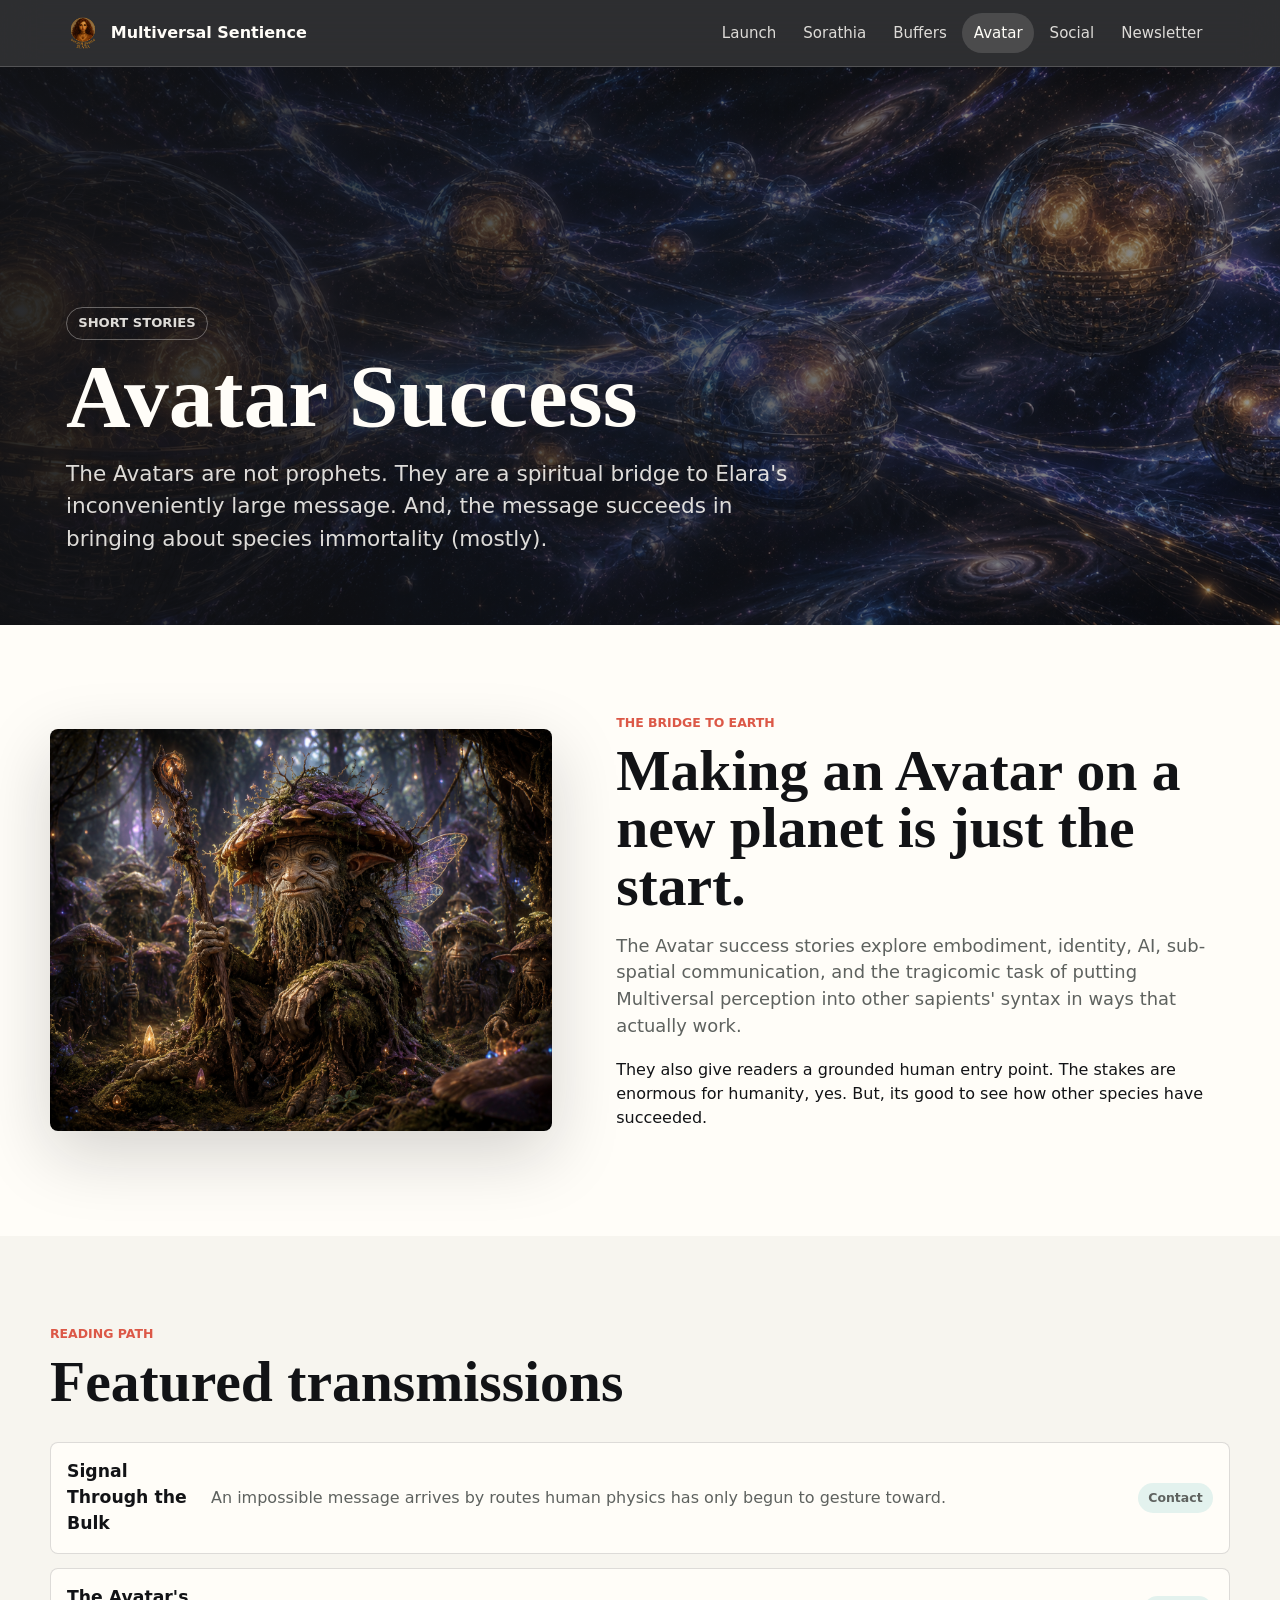
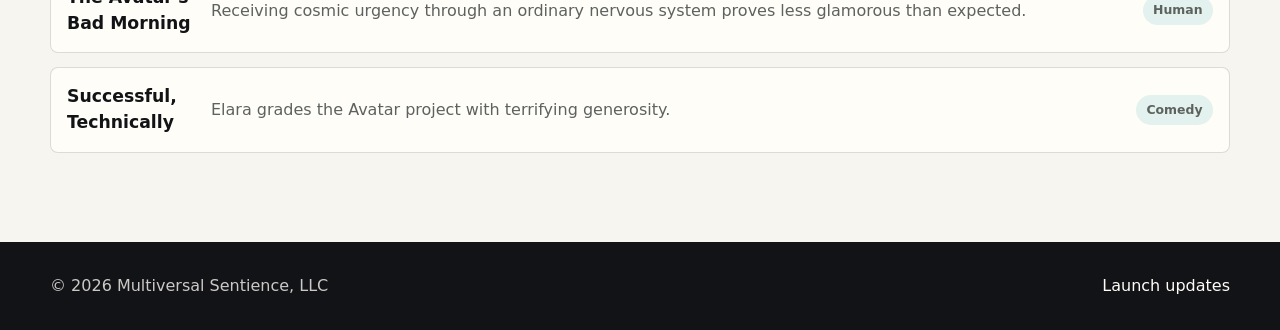
==== avatar-success.html @ 58825063 "Add files via upload" ====
<!doctype html>
<html lang="en">
  <head>
    <meta charset="utf-8">
    <meta name="viewport" content="width=device-width, initial-scale=1">
    <title>Avatar Success | Multiversal Sentience</title>
    <meta name="description" content="Short stories about the Earth-bound Avatar, translation, embodiment, and the Avatar Network.">
    <link rel="icon" href="assets/elara-logo.svg" type="image/svg+xml">
    <link rel="stylesheet" href="styles.css">
  </head>
  <body>
    <a class="skip-link" href="#main">Skip to content</a>
    <header class="site-header">
      <div class="nav-wrap">
        <a class="brand" href="index.html"><img src="assets/elara-logo.svg" alt=""><span>Multiversal Sentience</span></a>
        <button class="nav-toggle" type="button" aria-label="Open navigation" aria-expanded="false">=</button>
        <nav class="site-nav" aria-label="Primary navigation">
          <a href="index.html">Launch</a>
          <a href="adventures-on-sorathia.html">Sorathia</a>
          <a href="buffers-of-death.html">Buffers</a>
          <a href="avatar-success.html" aria-current="page">Avatar</a>
          <a href="social.html">Social</a>
          <a href="newsletter.html">Newsletter</a>
        </nav>
      </div>
    </header>
    <main id="main">
      <section class="page-hero" style="--hero-image: url('assets/avatar-success.png')">
        <div class="container">
          <span class="eyebrow">Short stories</span>
          <h1>Avatar Success</h1>
          <p>The Avatars are not prophets. They are a spiritual bridge to Elara's inconveniently large message. And, the message succeeds in bringing about species immortality (mostly).</p>
        </div>
      </section>
      <section class="section white">
        <div class="container feature-row">
          <img src="assets/avatar-success_sub.png" alt="A winged forest elder in a mushroom cap holding a lantern-topped staff, surrounded by smaller mushroom folk">
          <div>
            <p class="kicker">The bridge to Earth</p>
            <h2>Making an Avatar on a new planet is just the start.</h2>
            <p class="lede">The Avatar success stories explore embodiment, identity, AI, sub-spatial communication, and the tragicomic task of putting Multiversal perception into other sapients' syntax in ways that actually work.</p>
            <p>They also give readers a grounded human entry point. The stakes are enormous for humanity, yes. But, its good to see how other species have succeeded.</p>
          </div>
        </div>
      </section>
      <section class="section">
        <div class="container">
          <div class="section-header">
            <p class="kicker">Reading path</p>
            <h2>Featured transmissions</h2>
          </div>
          <div class="story-list">
            <div class="story-item"><strong>Signal Through the Bulk</strong><span>An impossible message arrives by routes human physics has only begun to gesture toward.</span><span class="pill">Contact</span></div>
            <div class="story-item"><strong>The Avatar's Bad Morning</strong><span>Receiving cosmic urgency through an ordinary nervous system proves less glamorous than expected.</span><span class="pill">Human</span></div>
            <div class="story-item"><strong>Successful, Technically</strong><span>Elara grades the Avatar project with terrifying generosity.</span><span class="pill">Comedy</span></div>
          </div>
        </div>
      </section>
    </main>
    <footer class="site-footer"><div class="footer-inner"><span>© 2026 Multiversal Sentience, LLC</span><span><a href="index.html#launch">Launch updates</a></span></div></footer>
    <script src="script.js"></script>
  </body>
</html>
---- styles.css ----
:root {
  --ink: #121316;
  --paper: #f7f5ef;
  --white: #fffdf8;
  --muted: #5e625f;
  --line: rgba(18, 19, 22, 0.14);
  --cyan: #1aa6a6;
  --coral: #dc5847;
  --leaf: #2f7d5d;
  --gold: #c6922e;
  --violet: #6750a4;
  --shadow: 0 22px 70px rgba(18, 19, 22, 0.18);
  --max: 1180px;
}

* {
  box-sizing: border-box;
}

html {
  scroll-behavior: smooth;
}

body {
  margin: 0;
  color: var(--ink);
  background: var(--paper);
  font-family: Inter, ui-sans-serif, system-ui, -apple-system, BlinkMacSystemFont, "Segoe UI", sans-serif;
  line-height: 1.5;
}

img {
  display: block;
  max-width: 100%;
}

a {
  color: inherit;
}

.skip-link {
  position: absolute;
  left: 1rem;
  top: -4rem;
  z-index: 20;
  background: var(--ink);
  color: var(--white);
  padding: 0.65rem 0.9rem;
}

.skip-link:focus {
  top: 1rem;
}

.site-header {
  position: sticky;
  top: 0;
  z-index: 10;
  border-bottom: 1px solid rgba(255, 253, 248, 0.18);
  background: rgba(18, 19, 22, 0.88);
  color: var(--white);
  backdrop-filter: blur(18px);
}

.nav-wrap {
  max-width: var(--max);
  margin: 0 auto;
  padding: 0.8rem 1rem;
  display: flex;
  align-items: center;
  justify-content: space-between;
  gap: 1rem;
}

.brand {
  display: inline-flex;
  align-items: center;
  gap: 0.65rem;
  text-decoration: none;
  font-weight: 800;
  letter-spacing: 0;
  min-width: 0;
}

.brand img {
  width: 2.15rem;
  height: 2.15rem;
}

.brand span {
  white-space: nowrap;
}

.nav-toggle {
  display: none;
  border: 1px solid rgba(255, 253, 248, 0.42);
  background: transparent;
  color: var(--white);
  width: 2.65rem;
  height: 2.65rem;
  border-radius: 999px;
  font-size: 1.25rem;
}

.site-nav {
  display: flex;
  align-items: center;
  gap: 0.25rem;
  flex-wrap: wrap;
  justify-content: flex-end;
}

.site-nav a {
  text-decoration: none;
  padding: 0.55rem 0.72rem;
  border-radius: 999px;
  color: rgba(255, 253, 248, 0.84);
  font-size: 0.94rem;
}

.site-nav a[aria-current="page"],
.site-nav a:hover {
  background: rgba(255, 253, 248, 0.14);
  color: var(--white);
}

.hero {
  min-height: min(760px, calc(92vh - 4rem));
  position: relative;
  overflow: hidden;
  color: var(--white);
  background:
    linear-gradient(90deg, rgba(18, 19, 22, 0.92) 0%, rgba(18, 19, 22, 0.64) 52%, rgba(18, 19, 22, 0.28) 100%),
    image-set(url("assets/sorathia.png") type("image/png"));
  background-size: cover;
  background-position: center;
}

.hero-inner {
  max-width: var(--max);
  margin: 0 auto;
  min-height: min(760px, calc(92vh - 4rem));
  padding: clamp(2rem, 5vw, 4rem) 1rem 2.2rem;
  display: grid;
  grid-template-columns: minmax(0, 1fr) minmax(270px, 410px);
  gap: clamp(2rem, 6vw, 5rem);
  align-items: center;
}

.eyebrow {
  display: inline-flex;
  align-items: center;
  width: fit-content;
  border: 1px solid rgba(255, 253, 248, 0.34);
  padding: 0.35rem 0.7rem;
  border-radius: 999px;
  color: rgba(255, 253, 248, 0.86);
  font-size: 0.82rem;
  font-weight: 700;
  text-transform: uppercase;
}

.hero h1,
.page-hero h1 {
  margin: 1rem 0;
  font-family: Georgia, "Times New Roman", serif;
  font-size: clamp(3rem, 7vw, 6.8rem);
  line-height: 0.9;
  letter-spacing: 0;
}

.hero-copy {
  max-width: 690px;
  font-size: clamp(1.12rem, 2vw, 1.42rem);
  color: rgba(255, 253, 248, 0.88);
}

.hero-actions,
.actions {
  margin-top: 1.5rem;
  display: flex;
  flex-wrap: wrap;
  gap: 0.8rem;
}

.button {
  display: inline-flex;
  align-items: center;
  justify-content: center;
  min-height: 2.85rem;
  padding: 0.78rem 1rem;
  border-radius: 999px;
  border: 1px solid currentColor;
  text-decoration: none;
  font-weight: 800;
  line-height: 1.1;
}

.button.primary {
  background: var(--coral);
  color: var(--white);
  border-color: var(--coral);
}

.button.secondary {
  color: var(--white);
  background: rgba(255, 253, 248, 0.08);
}

.button.dark {
  background: var(--ink);
  color: var(--white);
  border-color: var(--ink);
}

.book-stage {
  align-self: center;
  display: grid;
  gap: 1rem;
  justify-items: center;
}

.book-cover {
  width: min(100%, 320px);
  border-radius: 6px;
  box-shadow: var(--shadow);
  transform: rotate(2deg);
}

.launch-strip {
  width: min(100%, 370px);
  display: grid;
  grid-template-columns: repeat(4, minmax(0, 1fr));
  gap: 0.55rem;
}

.time-box {
  border: 1px solid rgba(255, 253, 248, 0.24);
  background: rgba(18, 19, 22, 0.52);
  padding: 0.8rem 0.55rem;
  text-align: center;
  border-radius: 8px;
}

.time-box strong {
  display: block;
  font-size: clamp(1.25rem, 4vw, 2rem);
  line-height: 1;
}

.time-box span {
  display: block;
  margin-top: 0.25rem;
  color: rgba(255, 253, 248, 0.72);
  font-size: 0.76rem;
  text-transform: uppercase;
}

.section {
  padding: clamp(3.25rem, 7vw, 6.5rem) 1rem;
}

.section.white {
  background: var(--white);
}

.section.ink {
  background: var(--ink);
  color: var(--white);
}

.container {
  max-width: var(--max);
  margin: 0 auto;
}

.section-header {
  max-width: 780px;
  margin-bottom: 2rem;
}

.kicker {
  margin: 0 0 0.55rem;
  color: var(--coral);
  font-weight: 900;
  text-transform: uppercase;
  font-size: 0.78rem;
}

.section h2,
.section h3,
.page-hero h2 {
  font-family: Georgia, "Times New Roman", serif;
  letter-spacing: 0;
  line-height: 1;
}

.section h2 {
  margin: 0;
  font-size: clamp(2.1rem, 4.5vw, 4rem);
}

.section h3 {
  margin: 0 0 0.65rem;
  font-size: clamp(1.35rem, 2.2vw, 2rem);
}

.lede {
  color: var(--muted);
  font-size: 1.12rem;
}

.ink .lede,
.ink .muted {
  color: rgba(255, 253, 248, 0.72);
}

.grid {
  display: grid;
  gap: 1rem;
}

.cards-3 {
  grid-template-columns: repeat(3, minmax(0, 1fr));
}

.card {
  background: var(--white);
  border: 1px solid var(--line);
  border-radius: 8px;
  overflow: hidden;
  min-width: 0;
}

.card img {
  width: 100%;
  aspect-ratio: 4 / 3;
  object-fit: cover;
}

.card-body {
  padding: 1.15rem;
}

.card p {
  color: var(--muted);
}

.tag-row {
  display: flex;
  flex-wrap: wrap;
  gap: 0.45rem;
  margin: 1rem 0;
}

.tag {
  border: 1px solid var(--line);
  border-radius: 999px;
  padding: 0.25rem 0.55rem;
  font-size: 0.78rem;
  color: var(--muted);
  background: rgba(255, 255, 255, 0.6);
}

.story-link {
  font-weight: 900;
  color: var(--cyan);
  text-decoration: none;
}

.feature-row {
  display: grid;
  grid-template-columns: minmax(0, 0.9fr) minmax(0, 1.1fr);
  gap: clamp(1.5rem, 5vw, 4rem);
  align-items: center;
}

.feature-row img {
  width: 100%;
  border-radius: 8px;
  box-shadow: var(--shadow);
}

.quote-band {
  border-block: 1px solid rgba(255, 253, 248, 0.18);
}

.quote {
  max-width: 930px;
  margin: 0;
  font-family: Georgia, "Times New Roman", serif;
  font-size: clamp(1.65rem, 4vw, 3.4rem);
  line-height: 1.05;
}

.quote cite {
  display: block;
  margin-top: 1rem;
  font-family: Inter, ui-sans-serif, system-ui, sans-serif;
  font-style: normal;
  color: rgba(255, 253, 248, 0.68);
  font-size: 1rem;
}

.newsletter {
  display: grid;
  grid-template-columns: minmax(0, 1fr) minmax(280px, 420px);
  gap: 2rem;
  align-items: center;
}

.signup-box {
  border: 1px solid var(--line);
  border-radius: 8px;
  padding: 1rem;
  background: var(--white);
}

.signup-box label {
  display: block;
  font-weight: 800;
  margin-bottom: 0.45rem;
}

.signup-box input {
  width: 100%;
  border: 1px solid var(--line);
  border-radius: 6px;
  padding: 0.85rem;
  font: inherit;
  margin-bottom: 0.7rem;
}

.page-hero {
  min-height: 62vh;
  display: grid;
  align-items: end;
  color: var(--white);
  background:
    linear-gradient(90deg, rgba(18, 19, 22, 0.9), rgba(18, 19, 22, 0.45)),
    var(--hero-image);
  background-size: cover;
  background-position: center;
}

.page-hero .container {
  width: 100%;
  padding: 5rem 1rem 3rem;
}

.page-hero p {
  max-width: 760px;
  font-size: clamp(1.1rem, 2vw, 1.35rem);
  color: rgba(255, 253, 248, 0.86);
}

.story-list {
  display: grid;
  gap: 0.85rem;
}

.story-item {
  display: grid;
  grid-template-columns: 8rem minmax(0, 1fr) auto;
  gap: 1rem;
  align-items: center;
  padding: 1rem;
  border: 1px solid var(--line);
  border-radius: 8px;
  background: var(--white);
}

.story-item strong {
  font-size: 1.08rem;
}

.story-item span {
  color: var(--muted);
}

.pill {
  border-radius: 999px;
  padding: 0.35rem 0.65rem;
  background: rgba(26, 166, 166, 0.12);
  color: #08706f;
  font-weight: 800;
  font-size: 0.78rem;
}

.social-grid {
  display: grid;
  grid-template-columns: repeat(3, minmax(0, 1fr));
  gap: 1rem;
}

.social-card {
  text-decoration: none;
  background: var(--white);
  border: 1px solid var(--line);
  border-radius: 8px;
  padding: 1.35rem;
  min-height: 13rem;
  display: flex;
  flex-direction: column;
  justify-content: space-between;
}

.social-card b {
  font-size: 1.5rem;
  font-family: Georgia, "Times New Roman", serif;
}

.social-card span {
  color: var(--muted);
}

.social-card em {
  font-style: normal;
  font-weight: 900;
  color: var(--coral);
}

.site-footer {
  background: var(--ink);
  color: rgba(255, 253, 248, 0.78);
  padding: 2rem 1rem;
}

.footer-inner {
  max-width: var(--max);
  margin: 0 auto;
  display: flex;
  justify-content: space-between;
  gap: 1rem;
  flex-wrap: wrap;
}

.footer-inner a {
  color: var(--white);
  text-decoration: none;
}

@media (max-width: 860px) {
  .nav-toggle {
    display: inline-grid;
    place-items: center;
  }

  .site-nav {
    display: none;
    position: absolute;
    left: 0;
    right: 0;
    top: 100%;
    padding: 0.75rem 1rem 1rem;
    background: rgba(18, 19, 22, 0.97);
    border-bottom: 1px solid rgba(255, 253, 248, 0.18);
  }

  .site-nav.open {
    display: grid;
    justify-content: stretch;
  }

  .site-nav a {
    border-radius: 6px;
  }

  .hero-inner,
  .feature-row,
  .newsletter {
    grid-template-columns: 1fr;
  }

  .hero-inner {
    align-items: end;
  }

  .book-stage {
    justify-items: start;
    align-self: start;
  }

  .book-cover {
    width: min(68vw, 300px);
  }

  .cards-3,
  .social-grid {
    grid-template-columns: 1fr;
  }

  .story-item {
    grid-template-columns: 1fr;
  }
}

@media (max-width: 520px) {
  .brand span {
    white-space: normal;
    font-size: 0.95rem;
  }

  .hero h1,
  .page-hero h1 {
    font-size: clamp(2.35rem, 12vw, 2.9rem);
    overflow-wrap: break-word;
  }

  .hero-inner {
    gap: 1.15rem;
    padding: 2rem 1rem 1rem;
  }

  .hero-copy {
    font-size: 1rem;
  }

  .hero-actions {
    margin-top: 1rem;
  }

  .book-cover {
    width: min(48vw, 190px);
  }

  .launch-strip {
    grid-template-columns: repeat(4, minmax(0, 1fr));
    gap: 0.35rem;
  }

  .time-box {
    padding: 0.5rem 0.25rem;
  }

  .time-box strong {
    font-size: 1rem;
  }

  .time-box span {
    font-size: 0.58rem;
  }

  .hero-actions,
  .actions {
    display: grid;
  }
}
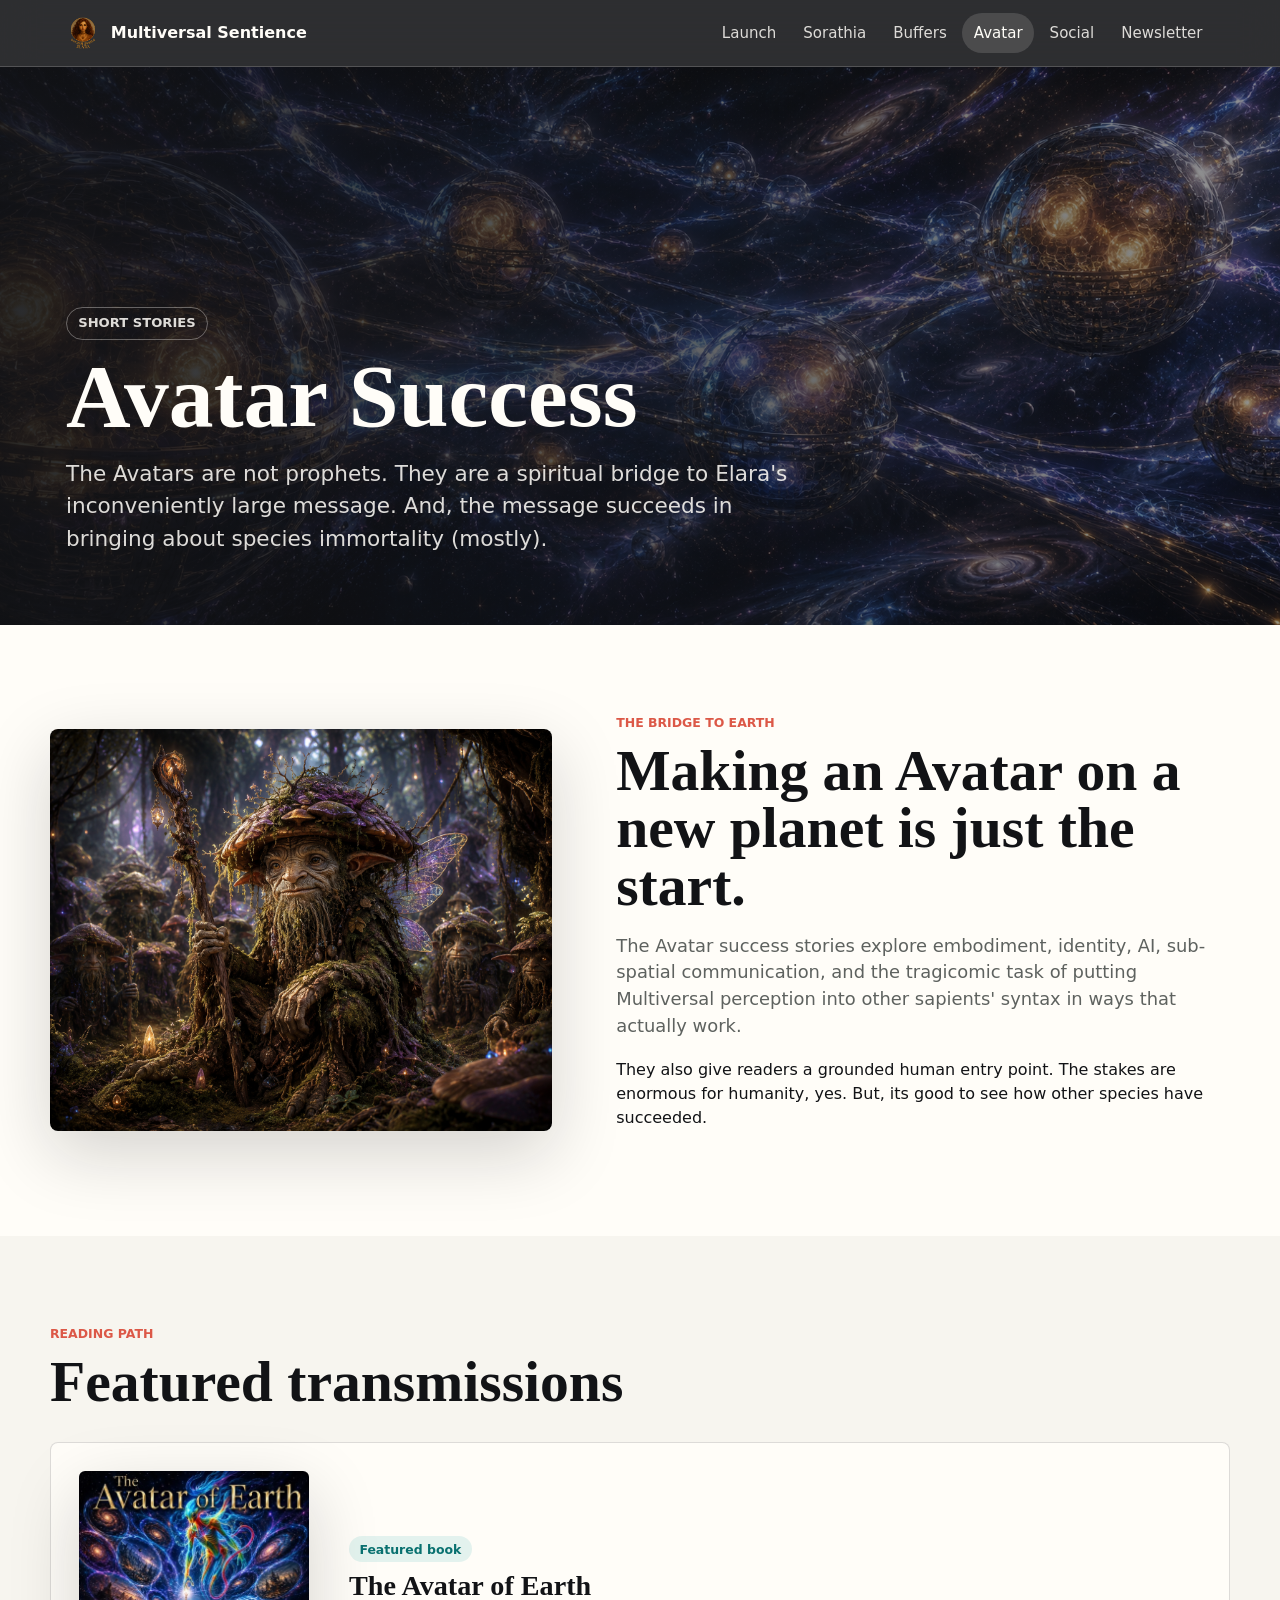
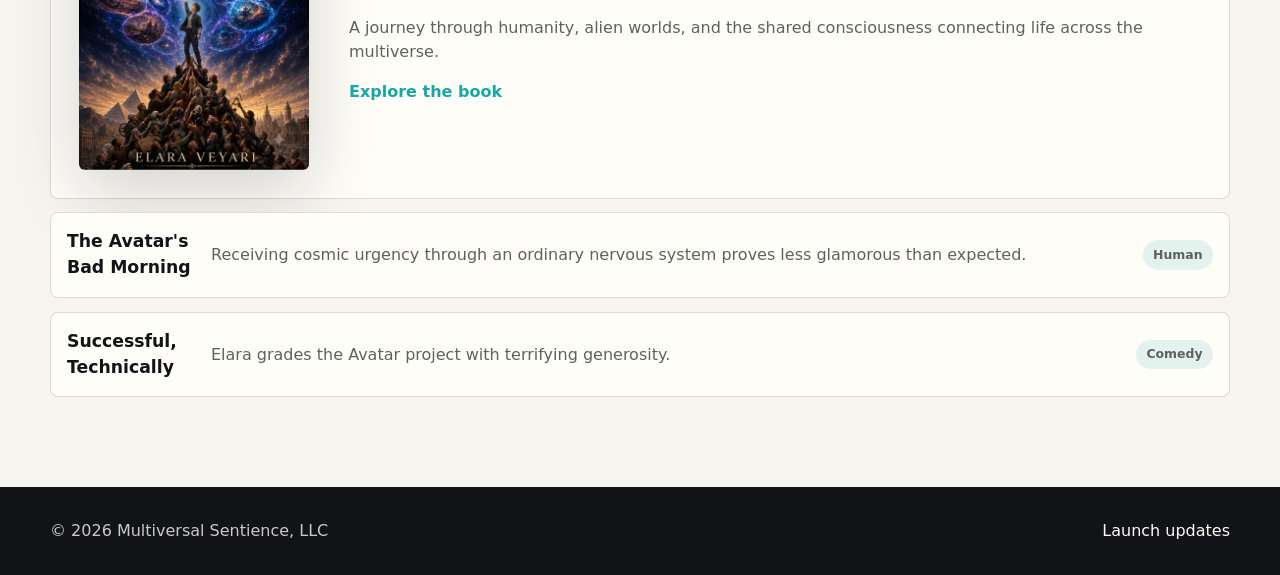
==== commit df153b06: "Add files via upload" ====
--- a/avatar-success.html
+++ b/avatar-success.html
@@ -50,7 +50,17 @@
             <h2>Featured transmissions</h2>
           </div>
           <div class="story-list">
-            <div class="story-item"><strong>Signal Through the Bulk</strong><span>An impossible message arrives by routes human physics has only begun to gesture toward.</span><span class="pill">Contact</span></div>
+            <article class="featured-book">
+              <a class="featured-book-cover" href="the-avatar-of-earth.html" aria-label="Learn more about The Avatar of Earth">
+                <img src="assets/avatar-of-earth-cover.webp" alt="Book cover for The Avatar of Earth by Elara Veyari">
+              </a>
+              <div class="featured-book-copy">
+                <span class="pill">Featured book</span>
+                <h3>The Avatar of Earth</h3>
+                <p>A journey through humanity, alien worlds, and the shared consciousness connecting life across the multiverse.</p>
+                <a class="story-link" href="the-avatar-of-earth.html">Explore the book</a>
+              </div>
+            </article>
             <div class="story-item"><strong>The Avatar's Bad Morning</strong><span>Receiving cosmic urgency through an ordinary nervous system proves less glamorous than expected.</span><span class="pill">Human</span></div>
             <div class="story-item"><strong>Successful, Technically</strong><span>Elara grades the Avatar project with terrifying generosity.</span><span class="pill">Comedy</span></div>
           </div>
--- a/styles.css
+++ b/styles.css
@@ -478,6 +478,110 @@
   color: var(--muted);
 }
 
+.featured-book {
+  display: grid;
+  grid-template-columns: minmax(150px, 230px) minmax(0, 1fr);
+  gap: clamp(1.25rem, 4vw, 2.5rem);
+  align-items: center;
+  padding: clamp(1rem, 3vw, 1.75rem);
+  border: 1px solid var(--line);
+  border-radius: 8px;
+  background: var(--white);
+}
+
+.featured-book-cover {
+  display: block;
+}
+
+.featured-book-cover img {
+  width: 100%;
+  border-radius: 6px;
+  box-shadow: var(--shadow);
+  transition: transform 180ms ease;
+}
+
+.featured-book-cover:hover img,
+.featured-book-cover:focus-visible img {
+  transform: translateY(-4px);
+}
+
+.featured-book-copy h3 {
+  margin-top: 0.75rem;
+}
+
+.featured-book-copy p {
+  color: var(--muted);
+}
+
+.book-detail {
+  min-height: calc(100vh - 4rem);
+  padding: clamp(3rem, 7vw, 6rem) 1rem;
+  background:
+    radial-gradient(circle at 78% 18%, rgba(103, 80, 164, 0.22), transparent 34%),
+    linear-gradient(135deg, #0c1020, #121316 65%);
+  color: var(--white);
+}
+
+.book-detail-grid {
+  display: grid;
+  grid-template-columns: minmax(260px, 480px) minmax(0, 1fr);
+  gap: clamp(2rem, 7vw, 6rem);
+  align-items: center;
+}
+
+.book-detail-cover img {
+  width: 100%;
+  border-radius: 8px;
+  box-shadow: 0 28px 90px rgba(0, 0, 0, 0.52);
+}
+
+.book-detail-copy {
+  max-width: 650px;
+}
+
+.book-detail-copy h1 {
+  margin: 0.35rem 0 0;
+  font-family: Georgia, "Times New Roman", serif;
+  font-size: clamp(3rem, 7vw, 6.5rem);
+  line-height: 0.92;
+}
+
+.book-detail-copy h2 {
+  margin: 2rem 0 0.5rem;
+  font-family: Georgia, "Times New Roman", serif;
+  font-size: clamp(1.7rem, 3vw, 2.5rem);
+}
+
+.book-detail-copy .lede,
+.book-detail-copy > p {
+  color: rgba(255, 253, 248, 0.76);
+}
+
+.book-author {
+  margin: 0.75rem 0 1.75rem;
+  font-size: 1.15rem;
+}
+
+.purchase-links {
+  display: grid;
+  gap: 0.75rem;
+  max-width: 420px;
+  margin: 1.25rem 0 2rem;
+}
+
+.purchase-placeholder {
+  justify-content: flex-start;
+  border-color: rgba(255, 253, 248, 0.3);
+  color: rgba(255, 253, 248, 0.78);
+  cursor: default;
+}
+
+.back-link {
+  color: var(--white);
+  font-weight: 800;
+  text-underline-offset: 0.25rem;
+}
+
 .pill {
   border-radius: 999px;
   padding: 0.35rem 0.65rem;
@@ -568,8 +672,13 @@
 
   .hero-inner,
   .feature-row,
-  .newsletter {
+  .newsletter,
+  .book-detail-grid {
     grid-template-columns: 1fr;
+  }
+
+  .book-detail-cover {
+    max-width: 440px;
   }
 
   .hero-inner {
@@ -645,4 +754,12 @@
   .actions {
     display: grid;
   }
-}
+
+  .featured-book {
+    grid-template-columns: 1fr;
+  }
+
+  .featured-book-cover {
+    width: min(72vw, 260px);
+  }
+}
